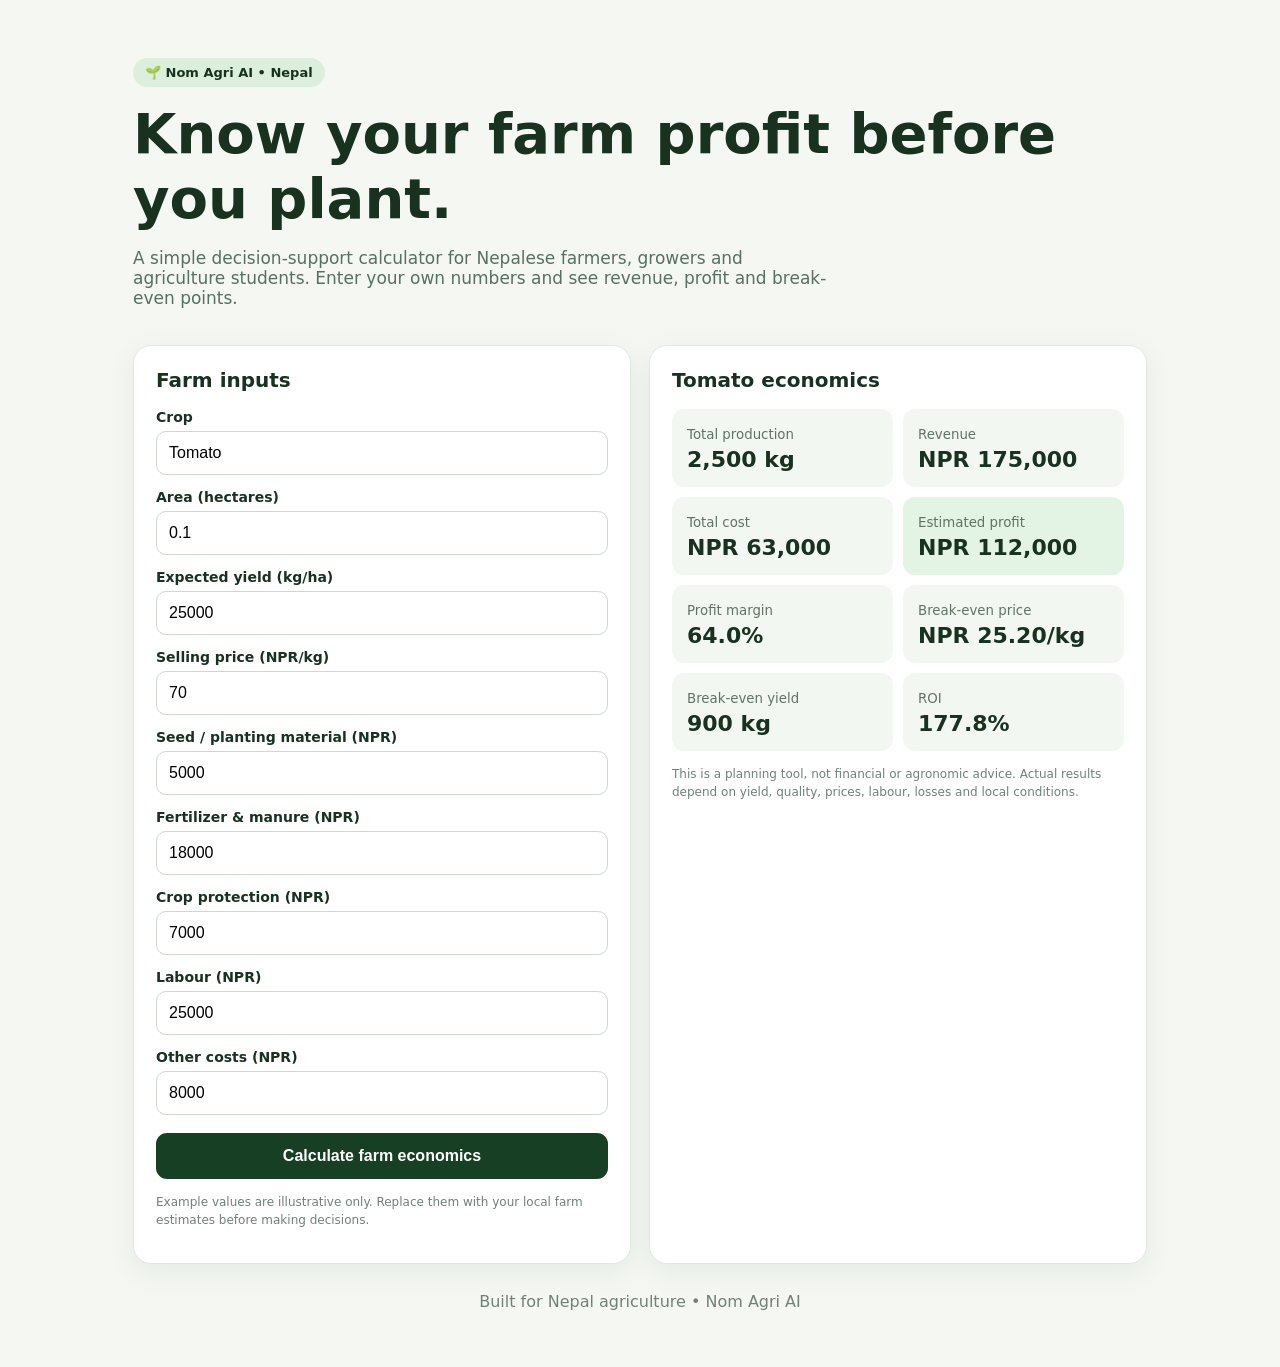
==== index.html @ faa6dee6 "Build Nom Agri AI profitability calculator MVP" ====
<!doctype html>
<html lang="en">
<head>
<meta charset="UTF-8">
<meta name="viewport" content="width=device-width, initial-scale=1.0">
<title>Nom Agri AI — Farm Profitability Calculator</title>
<style>
*{box-sizing:border-box}body{margin:0;font-family:Inter,system-ui,-apple-system,sans-serif;background:#f4f7f2;color:#18321f}
.container{max-width:1050px;margin:auto;padding:28px 18px}.hero{padding:30px 0 20px}.badge{display:inline-block;background:#dcefdc;padding:7px 12px;border-radius:999px;font-size:13px;font-weight:700}.hero h1{font-size:clamp(32px,6vw,56px);margin:14px 0 8px}.hero p{font-size:17px;color:#587060;max-width:700px}
.grid{display:grid;grid-template-columns:1fr 1fr;gap:18px}@media(max-width:750px){.grid{grid-template-columns:1fr}}
.card{background:white;border:1px solid #dfe8df;border-radius:18px;padding:22px;box-shadow:0 8px 28px #173d1110}.card h2{margin-top:0;font-size:20px}
label{display:block;font-weight:700;font-size:14px;margin:14px 0 6px}input,select{width:100%;padding:12px;border:1px solid #ccd9ce;border-radius:10px;font-size:16px;background:#fff}button{width:100%;margin-top:18px;padding:14px;border:0;border-radius:11px;background:#173f23;color:white;font-size:16px;font-weight:800;cursor:pointer}
.results{display:grid;grid-template-columns:1fr 1fr;gap:10px}.metric{background:#f3f7f2;border-radius:12px;padding:15px}.metric small{color:#617365}.metric strong{display:block;font-size:22px;margin-top:4px}.profit{background:#e3f4e5}.note{font-size:12px;color:#718078;margin-top:14px;line-height:1.5}.footer{text-align:center;color:#738078;padding:28px 0}
</style>
</head>
<body>
<div class="container">
<section class="hero">
<span class="badge">🌱 Nom Agri AI • Nepal</span>
<h1>Know your farm profit before you plant.</h1>
<p>A simple decision-support calculator for Nepalese farmers, growers and agriculture students. Enter your own numbers and see revenue, profit and break-even points.</p>
</section>
<div class="grid">
<div class="card">
<h2>Farm inputs</h2>
<label>Crop</label><input id="crop" value="Tomato">
<label>Area (hectares)</label><input id="area" type="number" min="0" step="0.01" value="0.1">
<label>Expected yield (kg/ha)</label><input id="yield" type="number" min="0" step="1" value="25000">
<label>Selling price (NPR/kg)</label><input id="price" type="number" min="0" step="0.1" value="70">
<label>Seed / planting material (NPR)</label><input id="seed" type="number" min="0" step="1" value="5000">
<label>Fertilizer & manure (NPR)</label><input id="fert" type="number" min="0" step="1" value="18000">
<label>Crop protection (NPR)</label><input id="protect" type="number" min="0" step="1" value="7000">
<label>Labour (NPR)</label><input id="labour" type="number" min="0" step="1" value="25000">
<label>Other costs (NPR)</label><input id="other" type="number" min="0" step="1" value="8000">
<button onclick="calculate()">Calculate farm economics</button>
<p class="note">Example values are illustrative only. Replace them with your local farm estimates before making decisions.</p>
</div>
<div class="card">
<h2 id="resultTitle">Your result</h2>
<div class="results">
<div class="metric"><small>Total production</small><strong id="production">—</strong></div>
<div class="metric"><small>Revenue</small><strong id="revenue">—</strong></div>
<div class="metric"><small>Total cost</small><strong id="cost">—</strong></div>
<div class="metric profit"><small>Estimated profit</small><strong id="profit">—</strong></div>
<div class="metric"><small>Profit margin</small><strong id="margin">—</strong></div>
<div class="metric"><small>Break-even price</small><strong id="beprice">—</strong></div>
<div class="metric"><small>Break-even yield</small><strong id="beyield">—</strong></div>
<div class="metric"><small>ROI</small><strong id="roi">—</strong></div>
</div>
<p class="note">This is a planning tool, not financial or agronomic advice. Actual results depend on yield, quality, prices, labour, losses and local conditions.</p>
</div>
</div>
<div class="footer">Built for Nepal agriculture • Nom Agri AI</div>
</div>
<script>
const n=id=>Number(document.getElementById(id).value)||0;
const fmt=x=>new Intl.NumberFormat('en-NP',{maximumFractionDigits:0}).format(x);
function calculate(){
 const area=n('area'), y=n('yield'), price=n('price');
 const production=area*y, revenue=production*price;
 const cost=n('seed')+n('fert')+n('protect')+n('labour')+n('other');
 const profit=revenue-cost, margin=revenue?profit/revenue*100:0;
 const bep=production?cost/production:0, bey=price?cost/price:0, roi=cost?profit/cost*100:0;
 document.getElementById('resultTitle').textContent=(document.getElementById('crop').value||'Farm')+' economics';
 document.getElementById('production').textContent=fmt(production)+' kg';
 document.getElementById('revenue').textContent='NPR '+fmt(revenue);
 document.getElementById('cost').textContent='NPR '+fmt(cost);
 document.getElementById('profit').textContent='NPR '+fmt(profit);
 document.getElementById('margin').textContent=margin.toFixed(1)+'%';
 document.getElementById('beprice').textContent='NPR '+bep.toFixed(2)+'/kg';
 document.getElementById('beyield').textContent=fmt(bey)+' kg';
 document.getElementById('roi').textContent=roi.toFixed(1)+'%';
}
calculate();
</script>
</body></html>
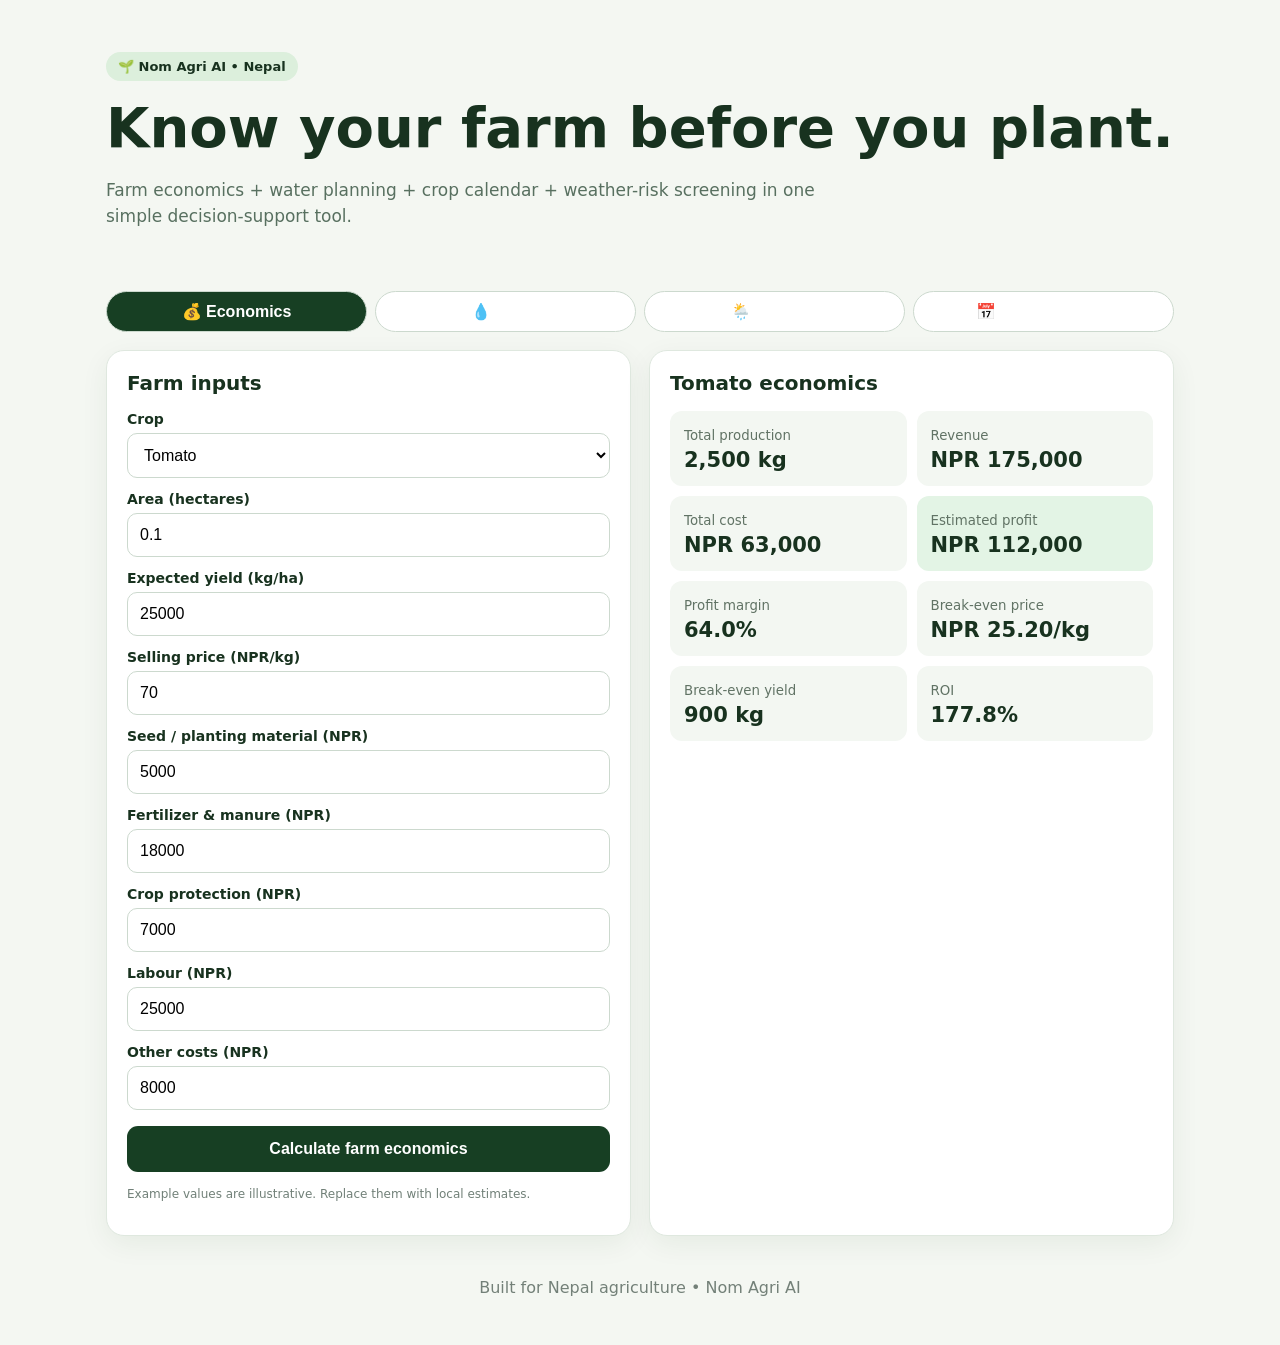
==== commit 76a21e9c: "Add weather factor water planning and crop calendar" ====
--- a/index.html
+++ b/index.html
@@ -3,40 +3,54 @@
 <head>
 <meta charset="UTF-8">
 <meta name="viewport" content="width=device-width, initial-scale=1.0">
-<title>Nom Agri AI — Farm Profitability Calculator</title>
+<title>Nom Agri AI — Farm Decision Support</title>
 <style>
 *{box-sizing:border-box}body{margin:0;font-family:Inter,system-ui,-apple-system,sans-serif;background:#f4f7f2;color:#18321f}
-.container{max-width:1050px;margin:auto;padding:28px 18px}.hero{padding:30px 0 20px}.badge{display:inline-block;background:#dcefdc;padding:7px 12px;border-radius:999px;font-size:13px;font-weight:700}.hero h1{font-size:clamp(32px,6vw,56px);margin:14px 0 8px}.hero p{font-size:17px;color:#587060;max-width:700px}
-.grid{display:grid;grid-template-columns:1fr 1fr;gap:18px}@media(max-width:750px){.grid{grid-template-columns:1fr}}
-.card{background:white;border:1px solid #dfe8df;border-radius:18px;padding:22px;box-shadow:0 8px 28px #173d1110}.card h2{margin-top:0;font-size:20px}
-label{display:block;font-weight:700;font-size:14px;margin:14px 0 6px}input,select{width:100%;padding:12px;border:1px solid #ccd9ce;border-radius:10px;font-size:16px;background:#fff}button{width:100%;margin-top:18px;padding:14px;border:0;border-radius:11px;background:#173f23;color:white;font-size:16px;font-weight:800;cursor:pointer}
-.results{display:grid;grid-template-columns:1fr 1fr;gap:10px}.metric{background:#f3f7f2;border-radius:12px;padding:15px}.metric small{color:#617365}.metric strong{display:block;font-size:22px;margin-top:4px}.profit{background:#e3f4e5}.note{font-size:12px;color:#718078;margin-top:14px;line-height:1.5}.footer{text-align:center;color:#738078;padding:28px 0}
+.container{max-width:1100px;margin:auto;padding:24px 16px}.hero{padding:28px 0 18px}.badge{display:inline-block;background:#dcefdc;padding:7px 12px;border-radius:999px;font-size:13px;font-weight:800}.hero h1{font-size:clamp(32px,6vw,56px);margin:14px 0 8px}.hero p{font-size:17px;color:#587060;max-width:760px;line-height:1.55}
+.tabs{display:flex;gap:8px;overflow:auto;margin:10px 0 18px}.tab{white-space:nowrap;border:1px solid #ccd9ce;background:white;padding:10px 14px;border-radius:999px;font-weight:800;cursor:pointer}.tab.active{background:#173f23;color:white}
+.panel{display:none}.panel.active{display:block}.grid{display:grid;grid-template-columns:1fr 1fr;gap:18px}@media(max-width:780px){.grid{grid-template-columns:1fr}}
+.card{background:white;border:1px solid #dfe8df;border-radius:18px;padding:20px;box-shadow:0 8px 28px #173d1110;margin-bottom:18px}.card h2{margin-top:0;font-size:20px}
+label{display:block;font-weight:700;font-size:14px;margin:13px 0 6px}input,select{width:100%;padding:12px;border:1px solid #ccd9ce;border-radius:10px;font-size:16px;background:#fff}button{width:100%;margin-top:16px;padding:14px;border:0;border-radius:11px;background:#173f23;color:white;font-size:16px;font-weight:800;cursor:pointer}
+.results{display:grid;grid-template-columns:1fr 1fr;gap:10px}.metric{background:#f3f7f2;border-radius:12px;padding:14px}.metric small{color:#617365}.metric strong{display:block;font-size:21px;margin-top:4px}.profit{background:#e3f4e5}.warning{background:#fff4dc}.good{background:#e5f5e8}
+.note{font-size:12px;color:#718078;margin-top:13px;line-height:1.5}.calendar{display:grid;gap:10px}.stage{display:grid;grid-template-columns:110px 1fr;gap:12px;padding:13px;border-radius:12px;background:#f3f7f2}.stage b{color:#173f23}.waterbox{display:grid;grid-template-columns:1fr 1fr;gap:10px}.footer{text-align:center;color:#738078;padding:24px 0}
 </style>
 </head>
 <body>
 <div class="container">
 <section class="hero">
 <span class="badge">🌱 Nom Agri AI • Nepal</span>
-<h1>Know your farm profit before you plant.</h1>
-<p>A simple decision-support calculator for Nepalese farmers, growers and agriculture students. Enter your own numbers and see revenue, profit and break-even points.</p>
+<h1>Know your farm before you plant.</h1>
+<p>Farm economics + water planning + crop calendar + weather-risk screening in one simple decision-support tool.</p>
 </section>
+
+<div class="tabs">
+<button class="tab active" onclick="showTab('economics',this)">💰 Economics</button>
+<button class="tab" onclick="showTab('water',this)">💧 Water</button>
+<button class="tab" onclick="showTab('weather',this)">🌦️ Weather</button>
+<button class="tab" onclick="showTab('calendar',this)">📅 Crop Calendar</button>
+</div>
+
+<section id="economics" class="panel active">
 <div class="grid">
 <div class="card">
 <h2>Farm inputs</h2>
-<label>Crop</label><input id="crop" value="Tomato">
+<label>Crop</label>
+<select id="crop" onchange="cropChanged()">
+<option>Tomato</option><option>Potato</option><option>Cauliflower</option><option>Cucumber</option><option>Chilli</option><option>Maize</option><option>Rice</option><option>Wheat</option>
+</select>
 <label>Area (hectares)</label><input id="area" type="number" min="0" step="0.01" value="0.1">
 <label>Expected yield (kg/ha)</label><input id="yield" type="number" min="0" step="1" value="25000">
 <label>Selling price (NPR/kg)</label><input id="price" type="number" min="0" step="0.1" value="70">
-<label>Seed / planting material (NPR)</label><input id="seed" type="number" min="0" step="1" value="5000">
-<label>Fertilizer & manure (NPR)</label><input id="fert" type="number" min="0" step="1" value="18000">
-<label>Crop protection (NPR)</label><input id="protect" type="number" min="0" step="1" value="7000">
-<label>Labour (NPR)</label><input id="labour" type="number" min="0" step="1" value="25000">
-<label>Other costs (NPR)</label><input id="other" type="number" min="0" step="1" value="8000">
+<label>Seed / planting material (NPR)</label><input id="seed" type="number" min="0" value="5000">
+<label>Fertilizer & manure (NPR)</label><input id="fert" type="number" min="0" value="18000">
+<label>Crop protection (NPR)</label><input id="protect" type="number" min="0" value="7000">
+<label>Labour (NPR)</label><input id="labour" type="number" min="0" value="25000">
+<label>Other costs (NPR)</label><input id="other" type="number" min="0" value="8000">
 <button onclick="calculate()">Calculate farm economics</button>
-<p class="note">Example values are illustrative only. Replace them with your local farm estimates before making decisions.</p>
+<p class="note">Example values are illustrative. Replace them with local estimates.</p>
 </div>
 <div class="card">
-<h2 id="resultTitle">Your result</h2>
+<h2 id="resultTitle">Tomato economics</h2>
 <div class="results">
 <div class="metric"><small>Total production</small><strong id="production">—</strong></div>
 <div class="metric"><small>Revenue</small><strong id="revenue">—</strong></div>
@@ -47,30 +61,78 @@
 <div class="metric"><small>Break-even yield</small><strong id="beyield">—</strong></div>
 <div class="metric"><small>ROI</small><strong id="roi">—</strong></div>
 </div>
-<p class="note">This is a planning tool, not financial or agronomic advice. Actual results depend on yield, quality, prices, labour, losses and local conditions.</p>
 </div>
 </div>
+</section>
+
+<section id="water" class="panel">
+<div class="grid">
+<div class="card">
+<h2>💧 Water requirement</h2>
+<label>Crop</label><select id="waterCrop" onchange="waterChanged()"><option>Tomato</option><option>Potato</option><option>Cauliflower</option><option>Cucumber</option><option>Chilli</option><option>Maize</option><option>Rice</option><option>Wheat</option></select>
+<label>Area (hectares)</label><input id="waterArea" type="number" min="0" step="0.01" value="0.1" oninput="waterChanged()">
+<div class="waterbox">
+<div class="metric"><small>Indicative seasonal water</small><strong id="seasonWater">—</strong></div>
+<div class="metric"><small>Indicative weekly need</small><strong id="weekWater">—</strong></div>
+</div>
+<p class="note">These are planning ranges, not irrigation prescriptions. Actual crop water need changes with climate, soil, crop stage, rainfall and irrigation efficiency.</p>
+</div>
+<div class="card">
+<h2>How to use it</h2>
+<p>Use the water estimate to compare crop choices and size an irrigation plan. Later, Nom Agri AI can connect this module to rainfall forecasts, soil data and local evapotranspiration data for a more precise recommendation.</p>
+</div>
+</div>
+</section>
+
+<section id="weather" class="panel">
+<div class="grid">
+<div class="card">
+<h2>🌦️ Weather factor</h2>
+<p class="note">Enter the expected growing-season conditions. The tool screens them against a simple crop suitability range.</p>
+<label>Crop</label><select id="weatherCrop" onchange="weatherChanged()"><option>Tomato</option><option>Potato</option><option>Cauliflower</option><option>Cucumber</option><option>Chilli</option><option>Maize</option><option>Rice</option><option>Wheat</option></select>
+<label>Expected average temperature (°C)</label><input id="temp" type="number" value="24" oninput="weatherChanged()">
+<label>Expected rainfall during crop cycle (mm)</label><input id="rain" type="number" value="500" oninput="weatherChanged()">
+<div id="weatherResult" class="metric good"><small>Weather suitability</small><strong>—</strong></div>
+<p class="note">This is a screening factor, not a forecast. A future version can pull live weather and forecast data automatically.</p>
+</div>
+<div class="card">
+<h2>Weather-adjusted planning</h2>
+<div class="metric"><small>Suggested planning factor</small><strong id="weatherFactor">100%</strong></div>
+<p id="weatherAdvice" class="note">Enter conditions to see a planning flag.</p>
+</div>
+</div>
+</section>
+
+<section id="calendar" class="panel">
+<div class="card">
+<h2>📅 Crop calendar</h2>
+<label>Crop</label><select id="calCrop" onchange="renderCalendar()"><option>Tomato</option><option>Potato</option><option>Cauliflower</option><option>Cucumber</option><option>Chilli</option><option>Maize</option><option>Rice</option><option>Wheat</option></select>
+<div id="calendarList" class="calendar"></div>
+<p class="note">Calendar windows are generalized Nepal planning guides. Local altitude, variety, irrigation and season can shift the dates.</p>
+</div>
+</section>
+
 <div class="footer">Built for Nepal agriculture • Nom Agri AI</div>
 </div>
 <script>
 const n=id=>Number(document.getElementById(id).value)||0;
 const fmt=x=>new Intl.NumberFormat('en-NP',{maximumFractionDigits:0}).format(x);
-function calculate(){
- const area=n('area'), y=n('yield'), price=n('price');
- const production=area*y, revenue=production*price;
- const cost=n('seed')+n('fert')+n('protect')+n('labour')+n('other');
- const profit=revenue-cost, margin=revenue?profit/revenue*100:0;
- const bep=production?cost/production:0, bey=price?cost/price:0, roi=cost?profit/cost*100:0;
- document.getElementById('resultTitle').textContent=(document.getElementById('crop').value||'Farm')+' economics';
- document.getElementById('production').textContent=fmt(production)+' kg';
- document.getElementById('revenue').textContent='NPR '+fmt(revenue);
- document.getElementById('cost').textContent='NPR '+fmt(cost);
- document.getElementById('profit').textContent='NPR '+fmt(profit);
- document.getElementById('margin').textContent=margin.toFixed(1)+'%';
- document.getElementById('beprice').textContent='NPR '+bep.toFixed(2)+'/kg';
- document.getElementById('beyield').textContent=fmt(bey)+' kg';
- document.getElementById('roi').textContent=roi.toFixed(1)+'%';
-}
-calculate();
+const crops={
+Tomato:{water:550,weekly:35,temp:[18,30],rain:[400,900],calendar:[['Nursery','Jan–Feb / Jul–Aug'],['Transplant','Feb–Mar / Aug–Sep'],['Vegetative','Mar–Apr / Sep–Oct'],['Flower & fruit','Apr–Jun / Oct–Dec'],['Harvest','May–Jul / Nov–Jan']]},
+Potato:{water:500,weekly:35,temp:[15,25],rain:[350,700],calendar:[['Land prep','Sep–Oct'],['Planting','Oct–Nov'],['Tuber formation','Dec–Jan'],['Maturity','Jan–Feb'],['Harvest','Feb–Mar']]},
+Cauliflower:{water:450,weekly:30,temp:[15,25],rain:[350,700],calendar:[['Nursery','Jun–Aug'],['Transplant','Aug–Sep'],['Vegetative','Sep–Oct'],['Curd formation','Oct–Nov'],['Harvest','Nov–Jan']]},
+Cucumber:{water:500,weekly:40,temp:[20,30],rain:[400,800],calendar:[['Sowing','Feb–Mar / Aug–Sep'],['Vegetative','Mar–Apr / Sep–Oct'],['Flowering','Apr–May / Oct–Nov'],['Harvest','May–Jun / Nov–Dec']]},
+Chilli:{water:600,weekly:35,temp:[20,30],rain:[500,1000],calendar:[['Nursery','Jan–Feb'],['Transplant','Mar–Apr'],['Flowering','Apr–May'],['Fruit development','May–Jul'],['Harvest','Jun–Sep']]},
+Maize:{water:500,weekly:30,temp:[18,30],rain:[450,800],calendar:[['Land prep','Mar–Apr'],['Sowing','Apr–May'],['Vegetative','May–Jun'],['Tasseling','Jun–Jul'],['Harvest','Aug–Sep']]},
+Rice:{water:1200,weekly:80,temp:[22,32],rain:[800,1600],calendar:[['Nursery','May–Jun'],['Transplant','Jun–Jul'],['Tillering','Jul–Aug'],['Flowering','Aug–Sep'],['Harvest','Sep–Oct']]},
+Wheat:{water:450,weekly:25,temp:[12,24],rain:[300,600],calendar:[['Land prep','Oct–Nov'],['Sowing','Nov–Dec'],['Tillering','Dec–Jan'],['Grain filling','Feb–Mar'],['Harvest','Mar–Apr']]}
+};
+function showTab(id,btn){document.querySelectorAll('.panel').forEach(x=>x.classList.remove('active'));document.getElementById(id).classList.add('active');document.querySelectorAll('.tab').forEach(x=>x.classList.remove('active'));btn.classList.add('active')}
+function calculate(){const area=n('area'),y=n('yield'),price=n('price'),production=area*y,revenue=production*price,cost=n('seed')+n('fert')+n('protect')+n('labour')+n('other'),profit=revenue-cost,margin=revenue?profit/revenue*100:0,bep=production?cost/production:0,bey=price?cost/price:0,roi=cost?profit/cost*100:0;document.getElementById('resultTitle').textContent=(document.getElementById('crop').value||'Farm')+' economics';['production','revenue','cost','profit'].forEach((id,i)=>document.getElementById(id).textContent=[''+fmt(production)+' kg','NPR '+fmt(revenue),'NPR '+fmt(cost),'NPR '+fmt(profit)][i]);document.getElementById('margin').textContent=margin.toFixed(1)+'%';document.getElementById('beprice').textContent='NPR '+bep.toFixed(2)+'/kg';document.getElementById('beyield').textContent=fmt(bey)+' kg';document.getElementById('roi').textContent=roi.toFixed(1)+'%'}
+function cropChanged(){document.getElementById('waterCrop').value=document.getElementById('crop').value;document.getElementById('weatherCrop').value=document.getElementById('crop').value;document.getElementById('calCrop').value=document.getElementById('crop').value;waterChanged();weatherChanged();renderCalendar()}
+function waterChanged(){const c=crops[document.getElementById('waterCrop').value],a=n('waterArea');document.getElementById('seasonWater').textContent=fmt(c.water*a*10000/1000)+' m³';document.getElementById('weekWater').textContent=fmt(c.weekly*a*10000/1000)+' m³'}
+function weatherChanged(){const name=document.getElementById('weatherCrop').value,c=crops[name],t=n('temp'),r=n('rain'),tOk=t>=c.temp[0]&&t<=c.temp[1],rOk=r>=c.rain[0]&&r<=c.rain[1],score=(tOk?50:20)+(rOk?50:20),factor=score>=90?100:score>=70?85:60;document.getElementById('weatherResult').className='metric '+(score>=90?'good':score>=70?'warning':'warning');document.getElementById('weatherResult').innerHTML='<small>Weather suitability</small><strong>'+score+' / 100</strong>';document.getElementById('weatherFactor').textContent=factor+'%';document.getElementById('weatherAdvice').textContent=score>=90?'Conditions are within the screening ranges for this crop.':tOk?'Temperature looks suitable; check rainfall and irrigation.':rOk?'Rainfall looks suitable; temperature may create stress.':'Both temperature and rainfall are outside the screening ranges. Recheck variety, season and irrigation.'}
+function renderCalendar(){const name=document.getElementById('calCrop').value;document.getElementById('calendarList').innerHTML=crops[name].calendar.map(x=>'<div class="stage"><b>'+x[0]+'</b><span>'+x[1]+'</span></div>').join('')}
+calculate();waterChanged();weatherChanged();renderCalendar();
 </script>
 </body></html>
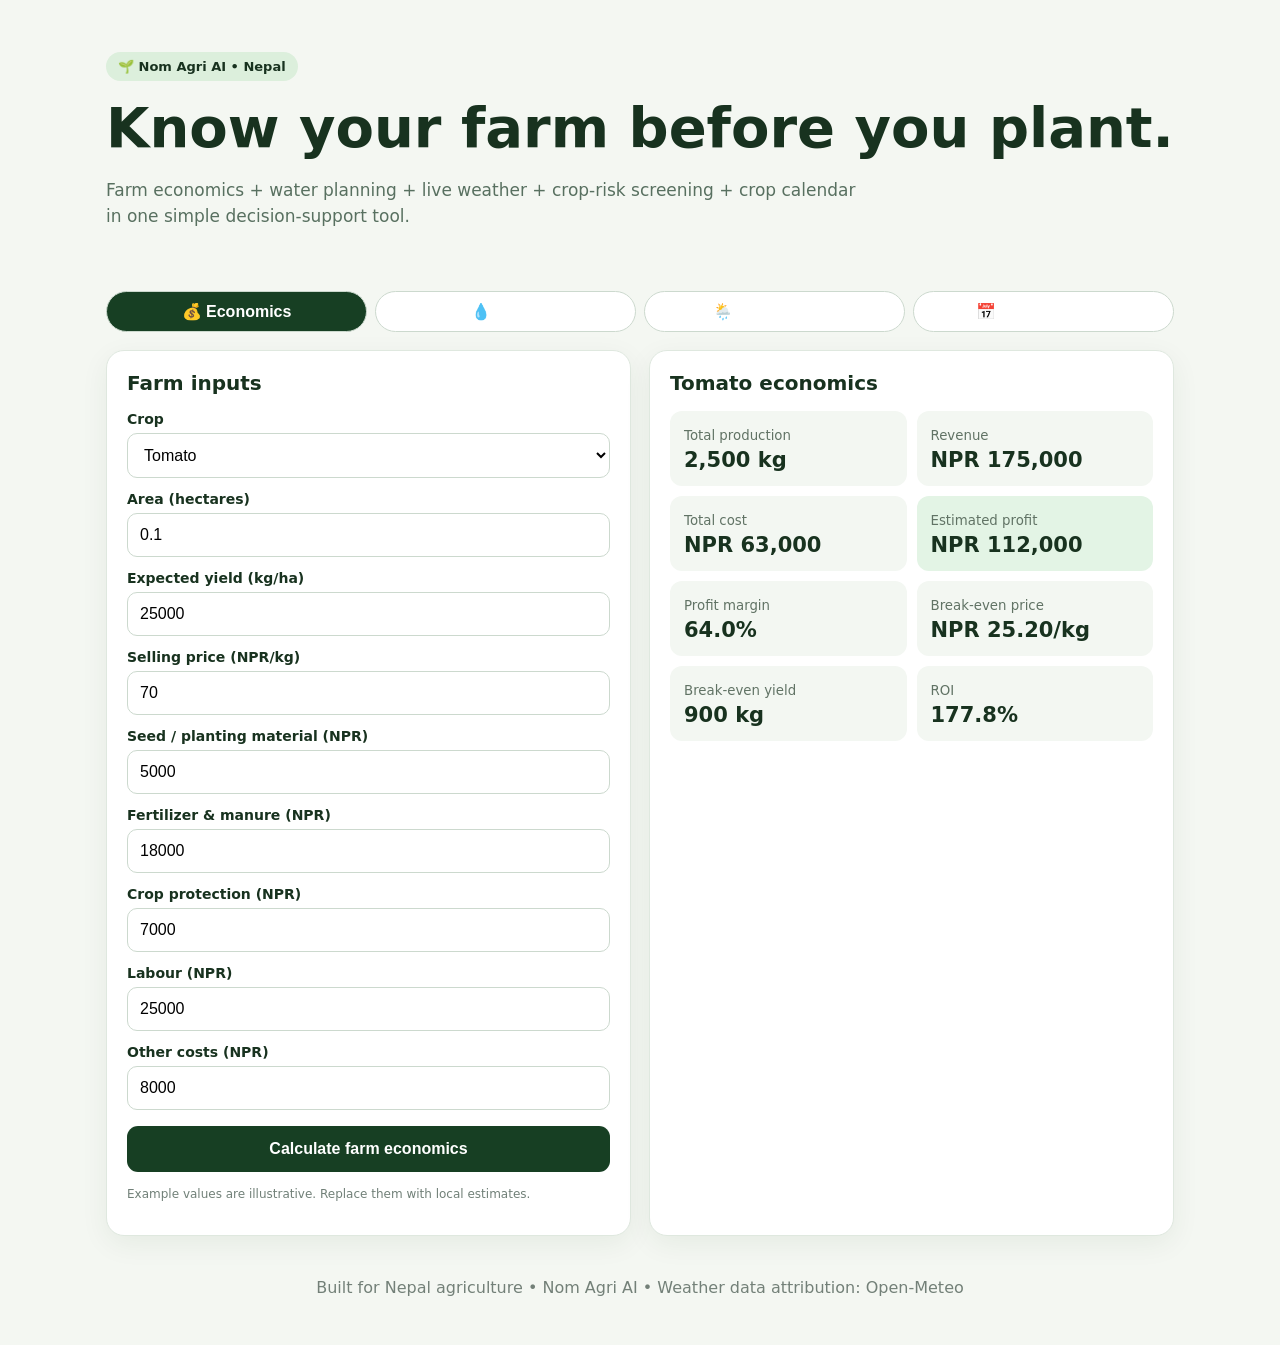
==== commit 734b11ac: "Add live weather and location-based crop risk upgrade" ====
--- a/index.html
+++ b/index.html
@@ -11,8 +11,9 @@
 .panel{display:none}.panel.active{display:block}.grid{display:grid;grid-template-columns:1fr 1fr;gap:18px}@media(max-width:780px){.grid{grid-template-columns:1fr}}
 .card{background:white;border:1px solid #dfe8df;border-radius:18px;padding:20px;box-shadow:0 8px 28px #173d1110;margin-bottom:18px}.card h2{margin-top:0;font-size:20px}
 label{display:block;font-weight:700;font-size:14px;margin:13px 0 6px}input,select{width:100%;padding:12px;border:1px solid #ccd9ce;border-radius:10px;font-size:16px;background:#fff}button{width:100%;margin-top:16px;padding:14px;border:0;border-radius:11px;background:#173f23;color:white;font-size:16px;font-weight:800;cursor:pointer}
-.results{display:grid;grid-template-columns:1fr 1fr;gap:10px}.metric{background:#f3f7f2;border-radius:12px;padding:14px}.metric small{color:#617365}.metric strong{display:block;font-size:21px;margin-top:4px}.profit{background:#e3f4e5}.warning{background:#fff4dc}.good{background:#e5f5e8}
+.results{display:grid;grid-template-columns:1fr 1fr;gap:10px}.metric{background:#f3f7f2;border-radius:12px;padding:14px}.metric small{color:#617365}.metric strong{display:block;font-size:21px;margin-top:4px}.profit{background:#e3f4e5}.warning{background:#fff4dc}.good{background:#e5f5e8}.danger{background:#fde7e7}
 .note{font-size:12px;color:#718078;margin-top:13px;line-height:1.5}.calendar{display:grid;gap:10px}.stage{display:grid;grid-template-columns:110px 1fr;gap:12px;padding:13px;border-radius:12px;background:#f3f7f2}.stage b{color:#173f23}.waterbox{display:grid;grid-template-columns:1fr 1fr;gap:10px}.footer{text-align:center;color:#738078;padding:24px 0}
+.forecast{display:grid;grid-template-columns:repeat(5,1fr);gap:8px;margin-top:14px}@media(max-width:780px){.forecast{grid-template-columns:repeat(2,1fr)}}.day{background:#f3f7f2;border-radius:12px;padding:12px}.day b{display:block;margin-bottom:5px}.status{display:inline-block;padding:6px 9px;border-radius:999px;font-size:12px;font-weight:800;margin-top:8px}.status.good{background:#e5f5e8}.status.warning{background:#fff4dc}.status.danger{background:#fde7e7}
 </style>
 </head>
 <body>
@@ -20,13 +21,13 @@
 <section class="hero">
 <span class="badge">🌱 Nom Agri AI • Nepal</span>
 <h1>Know your farm before you plant.</h1>
-<p>Farm economics + water planning + crop calendar + weather-risk screening in one simple decision-support tool.</p>
+<p>Farm economics + water planning + live weather + crop-risk screening + crop calendar in one simple decision-support tool.</p>
 </section>
 
 <div class="tabs">
 <button class="tab active" onclick="showTab('economics',this)">💰 Economics</button>
 <button class="tab" onclick="showTab('water',this)">💧 Water</button>
-<button class="tab" onclick="showTab('weather',this)">🌦️ Weather</button>
+<button class="tab" onclick="showTab('weather',this)">🌦️ Live Weather</button>
 <button class="tab" onclick="showTab('calendar',this)">📅 Crop Calendar</button>
 </div>
 
@@ -52,16 +53,11 @@
 <div class="card">
 <h2 id="resultTitle">Tomato economics</h2>
 <div class="results">
-<div class="metric"><small>Total production</small><strong id="production">—</strong></div>
-<div class="metric"><small>Revenue</small><strong id="revenue">—</strong></div>
-<div class="metric"><small>Total cost</small><strong id="cost">—</strong></div>
-<div class="metric profit"><small>Estimated profit</small><strong id="profit">—</strong></div>
-<div class="metric"><small>Profit margin</small><strong id="margin">—</strong></div>
-<div class="metric"><small>Break-even price</small><strong id="beprice">—</strong></div>
-<div class="metric"><small>Break-even yield</small><strong id="beyield">—</strong></div>
-<div class="metric"><small>ROI</small><strong id="roi">—</strong></div>
-</div>
-</div>
+<div class="metric"><small>Total production</small><strong id="production">—</strong></div><div class="metric"><small>Revenue</small><strong id="revenue">—</strong></div>
+<div class="metric"><small>Total cost</small><strong id="cost">—</strong></div><div class="metric profit"><small>Estimated profit</small><strong id="profit">—</strong></div>
+<div class="metric"><small>Profit margin</small><strong id="margin">—</strong></div><div class="metric"><small>Break-even price</small><strong id="beprice">—</strong></div>
+<div class="metric"><small>Break-even yield</small><strong id="beyield">—</strong></div><div class="metric"><small>ROI</small><strong id="roi">—</strong></div>
+</div></div>
 </div>
 </section>
 
@@ -71,34 +67,33 @@
 <h2>💧 Water requirement</h2>
 <label>Crop</label><select id="waterCrop" onchange="waterChanged()"><option>Tomato</option><option>Potato</option><option>Cauliflower</option><option>Cucumber</option><option>Chilli</option><option>Maize</option><option>Rice</option><option>Wheat</option></select>
 <label>Area (hectares)</label><input id="waterArea" type="number" min="0" step="0.01" value="0.1" oninput="waterChanged()">
-<div class="waterbox">
-<div class="metric"><small>Indicative seasonal water</small><strong id="seasonWater">—</strong></div>
-<div class="metric"><small>Indicative weekly need</small><strong id="weekWater">—</strong></div>
+<div class="waterbox"><div class="metric"><small>Indicative seasonal water</small><strong id="seasonWater">—</strong></div><div class="metric"><small>Indicative weekly need</small><strong id="weekWater">—</strong></div></div>
+<p class="note">Planning ranges, not irrigation prescriptions. Actual need changes with climate, soil, crop stage, rainfall and irrigation efficiency.</p>
 </div>
-<p class="note">These are planning ranges, not irrigation prescriptions. Actual crop water need changes with climate, soil, crop stage, rainfall and irrigation efficiency.</p>
-</div>
-<div class="card">
-<h2>How to use it</h2>
-<p>Use the water estimate to compare crop choices and size an irrigation plan. Later, Nom Agri AI can connect this module to rainfall forecasts, soil data and local evapotranspiration data for a more precise recommendation.</p>
-</div>
+<div class="card"><h2>How to use it</h2><p>Use the estimate to compare crop choices and size an irrigation plan. Live weather now adds a location-based planning layer.</p></div>
 </div>
 </section>
 
 <section id="weather" class="panel">
 <div class="grid">
 <div class="card">
-<h2>🌦️ Weather factor</h2>
-<p class="note">Enter the expected growing-season conditions. The tool screens them against a simple crop suitability range.</p>
+<h2>🌦️ Live weather & crop risk</h2>
+<p class="note">Choose a Nepal location, then fetch current conditions and a 5-day forecast. Weather data comes from Open-Meteo; its free API is for non-commercial use, so commercial deployment should use its commercial API/licence. </p>
+<label>Location in Nepal</label>
+<input id="location" value="Kawasoti, Nepal" placeholder="e.g. Kawasoti, Nepal">
 <label>Crop</label><select id="weatherCrop" onchange="weatherChanged()"><option>Tomato</option><option>Potato</option><option>Cauliflower</option><option>Cucumber</option><option>Chilli</option><option>Maize</option><option>Rice</option><option>Wheat</option></select>
-<label>Expected average temperature (°C)</label><input id="temp" type="number" value="24" oninput="weatherChanged()">
-<label>Expected rainfall during crop cycle (mm)</label><input id="rain" type="number" value="500" oninput="weatherChanged()">
-<div id="weatherResult" class="metric good"><small>Weather suitability</small><strong>—</strong></div>
-<p class="note">This is a screening factor, not a forecast. A future version can pull live weather and forecast data automatically.</p>
+<button onclick="loadWeather()">📍 Get live weather & crop risk</button>
+<div id="weatherStatus" class="note">No live data loaded yet.</div>
+<div class="results">
+<div class="metric"><small>Current temperature</small><strong id="liveTemp">—</strong></div><div class="metric"><small>Current rain</small><strong id="liveRain">—</strong></div>
+<div class="metric"><small>Today's rain</small><strong id="todayRain">—</strong></div><div class="metric"><small>7-day ET₀</small><strong id="et0">—</strong></div>
+</div>
 </div>
 <div class="card">
-<h2>Weather-adjusted planning</h2>
-<div class="metric"><small>Suggested planning factor</small><strong id="weatherFactor">100%</strong></div>
-<p id="weatherAdvice" class="note">Enter conditions to see a planning flag.</p>
+<h2>Crop risk screen</h2>
+<div id="liveRisk" class="metric good"><small>Risk status</small><strong>Load weather</strong></div>
+<div class="forecast" id="forecast"></div>
+<p class="note">This is a decision-support screen, not a disease forecast or agronomic prescription. Temperature and rainfall thresholds are indicative planning ranges.</p>
 </div>
 </div>
 </section>
@@ -108,12 +103,13 @@
 <h2>📅 Crop calendar</h2>
 <label>Crop</label><select id="calCrop" onchange="renderCalendar()"><option>Tomato</option><option>Potato</option><option>Cauliflower</option><option>Cucumber</option><option>Chilli</option><option>Maize</option><option>Rice</option><option>Wheat</option></select>
 <div id="calendarList" class="calendar"></div>
-<p class="note">Calendar windows are generalized Nepal planning guides. Local altitude, variety, irrigation and season can shift the dates.</p>
+<p class="note">Generalized Nepal planning guides. Local altitude, variety, irrigation and season can shift dates.</p>
 </div>
 </section>
 
-<div class="footer">Built for Nepal agriculture • Nom Agri AI</div>
+<div class="footer">Built for Nepal agriculture • Nom Agri AI • Weather data attribution: Open-Meteo</div>
 </div>
+
 <script>
 const n=id=>Number(document.getElementById(id).value)||0;
 const fmt=x=>new Intl.NumberFormat('en-NP',{maximumFractionDigits:0}).format(x);
@@ -128,11 +124,38 @@
 Wheat:{water:450,weekly:25,temp:[12,24],rain:[300,600],calendar:[['Land prep','Oct–Nov'],['Sowing','Nov–Dec'],['Tillering','Dec–Jan'],['Grain filling','Feb–Mar'],['Harvest','Mar–Apr']]}
 };
 function showTab(id,btn){document.querySelectorAll('.panel').forEach(x=>x.classList.remove('active'));document.getElementById(id).classList.add('active');document.querySelectorAll('.tab').forEach(x=>x.classList.remove('active'));btn.classList.add('active')}
-function calculate(){const area=n('area'),y=n('yield'),price=n('price'),production=area*y,revenue=production*price,cost=n('seed')+n('fert')+n('protect')+n('labour')+n('other'),profit=revenue-cost,margin=revenue?profit/revenue*100:0,bep=production?cost/production:0,bey=price?cost/price:0,roi=cost?profit/cost*100:0;document.getElementById('resultTitle').textContent=(document.getElementById('crop').value||'Farm')+' economics';['production','revenue','cost','profit'].forEach((id,i)=>document.getElementById(id).textContent=[''+fmt(production)+' kg','NPR '+fmt(revenue),'NPR '+fmt(cost),'NPR '+fmt(profit)][i]);document.getElementById('margin').textContent=margin.toFixed(1)+'%';document.getElementById('beprice').textContent='NPR '+bep.toFixed(2)+'/kg';document.getElementById('beyield').textContent=fmt(bey)+' kg';document.getElementById('roi').textContent=roi.toFixed(1)+'%'}
-function cropChanged(){document.getElementById('waterCrop').value=document.getElementById('crop').value;document.getElementById('weatherCrop').value=document.getElementById('crop').value;document.getElementById('calCrop').value=document.getElementById('crop').value;waterChanged();weatherChanged();renderCalendar()}
-function waterChanged(){const c=crops[document.getElementById('waterCrop').value],a=n('waterArea');document.getElementById('seasonWater').textContent=fmt(c.water*a*10000/1000)+' m³';document.getElementById('weekWater').textContent=fmt(c.weekly*a*10000/1000)+' m³'}
-function weatherChanged(){const name=document.getElementById('weatherCrop').value,c=crops[name],t=n('temp'),r=n('rain'),tOk=t>=c.temp[0]&&t<=c.temp[1],rOk=r>=c.rain[0]&&r<=c.rain[1],score=(tOk?50:20)+(rOk?50:20),factor=score>=90?100:score>=70?85:60;document.getElementById('weatherResult').className='metric '+(score>=90?'good':score>=70?'warning':'warning');document.getElementById('weatherResult').innerHTML='<small>Weather suitability</small><strong>'+score+' / 100</strong>';document.getElementById('weatherFactor').textContent=factor+'%';document.getElementById('weatherAdvice').textContent=score>=90?'Conditions are within the screening ranges for this crop.':tOk?'Temperature looks suitable; check rainfall and irrigation.':rOk?'Rainfall looks suitable; temperature may create stress.':'Both temperature and rainfall are outside the screening ranges. Recheck variety, season and irrigation.'}
+function calculate(){const area=n('area'),y=n('yield'),price=n('price'),production=area*y,revenue=production*price,cost=n('seed')+n('fert')+n('protect')+n('labour')+n('other'),profit=revenue-cost,margin=revenue?profit/revenue*100:0,bep=production?cost/production:0,bey=price?cost/price:0,roi=cost?profit/cost*100:0;document.getElementById('resultTitle').textContent=(document.getElementById('crop').value||'Farm')+' economics';document.getElementById('production').textContent=fmt(production)+' kg';document.getElementById('revenue').textContent='NPR '+fmt(revenue);document.getElementById('cost').textContent='NPR '+fmt(cost);document.getElementById('profit').textContent='NPR '+fmt(profit);document.getElementById('margin').textContent=margin.toFixed(1)+'%';document.getElementById('beprice').textContent='NPR '+bep.toFixed(2)+'/kg';document.getElementById('beyield').textContent=fmt(bey)+' kg';document.getElementById('roi').textContent=roi.toFixed(1)+'%'}
+function cropChanged(){const c=document.getElementById('crop').value;['waterCrop','weatherCrop','calCrop'].forEach(id=>document.getElementById(id).value=c);waterChanged();weatherChanged();renderCalendar()}
+function waterChanged(){const c=crops[document.getElementById('waterCrop').value],a=n('waterArea');document.getElementById('seasonWater').textContent=fmt(c.water*a*10)+' m³';document.getElementById('weekWater').textContent=fmt(c.weekly*a*10)+' m³'}
+function weatherChanged(){const name=document.getElementById('weatherCrop').value,c=crops[name],t=n('temp'),r=n('rain');if(document.getElementById('temp')){const tOk=t>=c.temp[0]&&t<=c.temp[1],rOk=r>=c.rain[0]&&r<=c.rain[1],score=(tOk?50:20)+(rOk?50:20);}}
+async function loadWeather(){
+ const status=document.getElementById('weatherStatus'),loc=document.getElementById('location').value.trim(),crop=document.getElementById('weatherCrop').value;
+ if(!loc){status.textContent='Enter a location first.';return}
+ status.textContent='Finding location and loading forecast…';
+ try{
+  const geo=await fetch('https://geocoding-api.open-meteo.com/v1/search?name='+encodeURIComponent(loc)+'&count=1&language=en&format=json&countryCode=NP').then(r=>r.json());
+  if(!geo.results||!geo.results.length)throw new Error('Location not found');
+  const g=geo.results[0];
+  const url='https://api.open-meteo.com/v1/forecast?latitude='+g.latitude+'&longitude='+g.longitude+'&current=temperature_2m,precipitation,rain,relative_humidity_2m,wind_speed_10m&daily=temperature_2m_max,temperature_2m_min,precipitation_sum,precipitation_probability_max,et0_fao_evapotranspiration&forecast_days=5&timezone=auto';
+  const data=await fetch(url).then(r=>r.json());
+  const cur=data.current,d=data.daily,c=crops[crop];
+  document.getElementById('liveTemp').textContent=(cur.temperature_2m??'—')+' °C';
+  document.getElementById('liveRain').textContent=(cur.rain??0)+' mm';
+  const totalRain=(d.precipitation_sum||[]).reduce((a,b)=>a+(b||0),0);
+  document.getElementById('todayRain').textContent=(d.precipitation_sum?.[0]??0)+' mm';
+  const totalEt=(d.et0_fao_evapotranspiration||[]).reduce((a,b)=>a+(b||0),0);
+  document.getElementById('et0').textContent=totalEt.toFixed(1)+' mm';
+  const avgT=(d.temperature_2m_max||[]).reduce((a,b)=>a+b,0)/(d.temperature_2m_max?.length||1);
+  const tempOk=avgT>=c.temp[0]&&avgT<=c.temp[1],rainOk=totalRain>=0&&totalRain<=c.rain[1];
+  const score=(tempOk?50:20)+(rainOk?50:20);
+  const risk=score>=90?'Within screening range':score>=70?'Watch conditions':'Higher weather stress flag';
+  const cls=score>=90?'good':score>=70?'warning':'danger';
+  const box=document.getElementById('liveRisk');box.className='metric '+cls;box.innerHTML='<small>'+crop+' • '+g.name+'</small><strong>'+risk+' ('+score+'/100)</strong>';
+  document.getElementById('forecast').innerHTML=(d.time||[]).map((day,i)=>'<div class="day"><b>'+day+'</b><span>'+(d.temperature_2m_min?.[i]??'—')+'–'+(d.temperature_2m_max?.[i]??'—')+' °C</span><br><span>'+(d.precipitation_sum?.[i]??0)+' mm rain</span><br><span class="status '+(d.precipitation_probability_max?.[i]>60?'warning':'good')+'">'+(d.precipitation_probability_max?.[i]??0)+'% rain chance</span></div>').join('');
+  status.textContent='Live weather loaded for '+g.name+', '+(g.admin1||'Nepal')+'. Forecast: 5 days.';
+ }catch(e){status.textContent='Weather could not be loaded. Check the location or try again.';console.error(e)}
+}
 function renderCalendar(){const name=document.getElementById('calCrop').value;document.getElementById('calendarList').innerHTML=crops[name].calendar.map(x=>'<div class="stage"><b>'+x[0]+'</b><span>'+x[1]+'</span></div>').join('')}
-calculate();waterChanged();weatherChanged();renderCalendar();
+calculate();waterChanged();renderCalendar();
 </script>
 </body></html>
